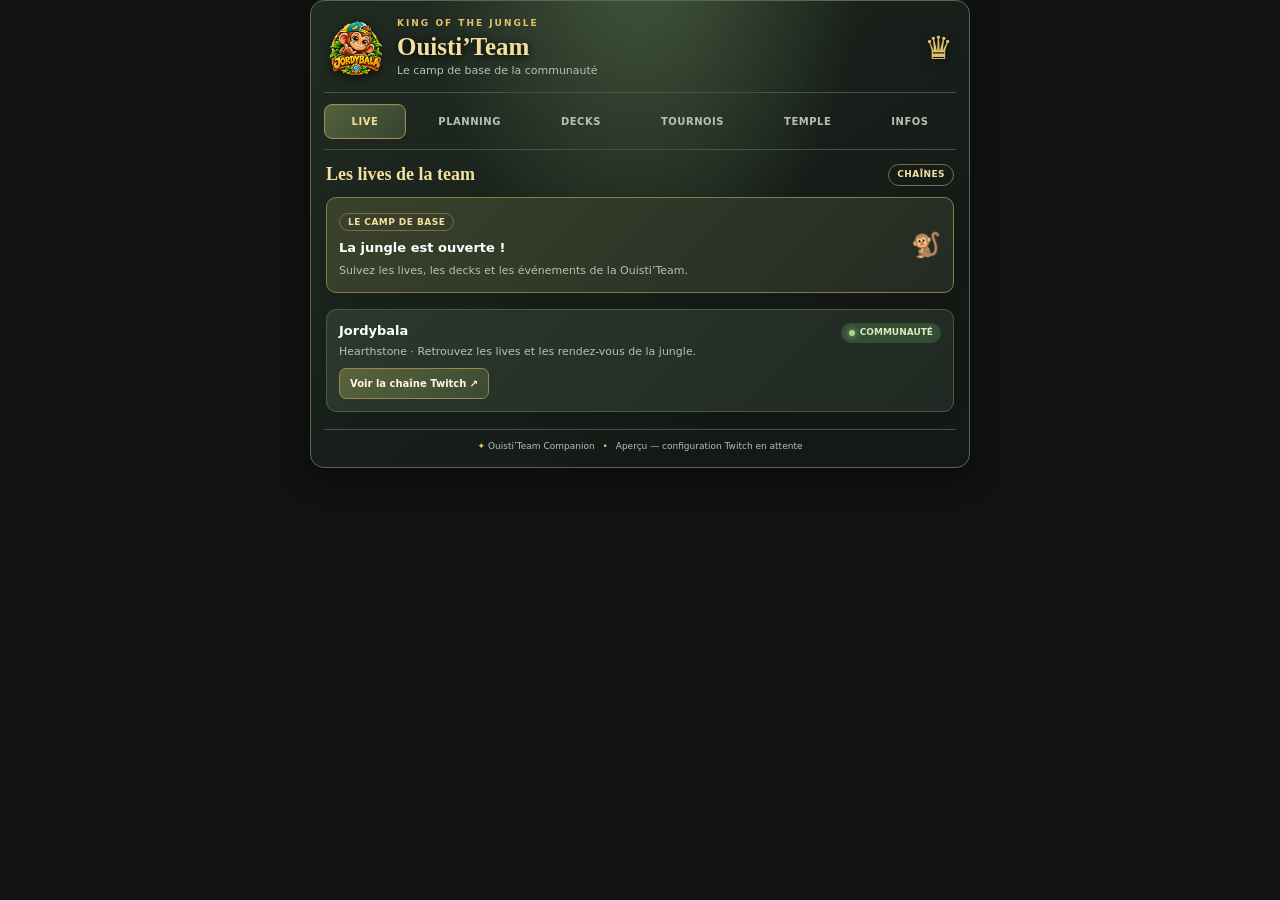
==== mobile.html @ 30ee5d31 "Installation du OuistiTeam Companion v0.2" ====
<!doctype html>
<html lang="fr">
<head>
  <meta charset="utf-8">
  <meta name="viewport" content="width=device-width,initial-scale=1">
  <meta name="theme-color" content="#171b19">
  <title>Ouisti’Team Companion — Mobile</title>
  <link rel="stylesheet" href="styles.css">
  <script src="https://extension-files.twitch.tv/helper/v1/twitch-ext.min.js"></script>
</head>
<body>
  <main class="shell">
    <header class="brand">
      <img class="brand-logo" src="assets/logo.png" alt="Mascotte Ouisti’Team">
      <div class="brand-copy">
        <p class="eyebrow">KING OF THE JUNGLE</p>
        <h1>Ouisti’Team</h1>
        <p class="sub">Le camp de base de la communauté</p>
      </div>
      <span class="brand-mark" aria-hidden="true">♛</span>
    </header>

    <nav class="tabs" aria-label="Rubriques du compagnon">
      <button class="tab active" type="button" data-tab="live">Live</button>
      <button class="tab" type="button" data-tab="planning">Planning</button>
      <button class="tab" type="button" data-tab="decks">Decks</button>
      <button class="tab" type="button" data-tab="tournaments">Tournois</button>
      <button class="tab" type="button" data-tab="kings">Temple</button>
      <button class="tab" type="button" data-tab="community">Infos</button>
    </nav>

    <section id="content" class="content" aria-live="polite" aria-busy="false"></section>
    <footer><span class="leaf">✦</span> Ouisti’Team Companion <span class="dot">•</span> <span id="status">Chargement de la jungle…</span></footer>
  </main>
  <script src="app.js"></script>
</body>
</html>
---- styles.css ----
*{box-sizing:border-box}
:root{color-scheme:dark;--bg:#171b19;--panel:#202823;--panel2:#29352c;--gold:#e6c16c;--gold2:#f5df9e;--muted:#b7c0b6;--line:#465347;--green:#a8c98a;--text:#f8f6ed}
html{min-height:100%;background:transparent}
body{margin:0;background:transparent;color:var(--text);font:14px/1.5 Inter,system-ui,-apple-system,"Segoe UI",sans-serif}
button,a{font:inherit}
.shell{max-width:660px;margin:0 auto;padding:13px;background:radial-gradient(ellipse at 50% -15%,#455a3d 0,transparent 48%),linear-gradient(145deg,#202b22,#141916 76%);border:1px solid #59694e;border-radius:14px;box-shadow:0 9px 28px #0007;overflow:hidden}
.brand{display:flex;align-items:center;gap:12px;padding:3px 3px 13px;border-bottom:1px solid var(--line)}
.brand-logo{width:58px;height:58px;object-fit:contain;border-radius:13px;filter:drop-shadow(0 3px 5px #0008)}
.brand-copy{min-width:0}.eyebrow{margin:0;color:var(--gold);font-size:9px;font-weight:850;letter-spacing:2px}
h1{font-family:Georgia,"Times New Roman",serif;font-size:25px;line-height:1.05;margin:3px 0;color:var(--gold2);text-shadow:0 2px 9px #000;font-weight:700}
.sub{margin:3px 0 0;color:var(--muted);font-size:11px}.brand-mark{margin-left:auto;color:var(--gold);font-size:32px;text-shadow:0 2px 10px #0008}
.tabs{display:flex;gap:5px;overflow-x:auto;padding:11px 0 10px;border-bottom:1px solid var(--line);scrollbar-width:thin}
.tab{flex:1 0 auto;min-width:62px;border:1px solid transparent;border-radius:8px;background:transparent;color:var(--muted);font-size:10px;font-weight:850;text-transform:uppercase;letter-spacing:.5px;padding:9px 10px;cursor:pointer;transition:.15s ease}
.tab:hover{background:var(--panel2);color:#fff}.tab.active{background:linear-gradient(135deg,#53613c,#354331);color:var(--gold2);border-color:#a18a50;box-shadow:inset 0 0 0 1px #ffffff0b}
.content{min-height:270px;padding:14px 2px 9px}.section-title{display:flex;align-items:center;justify-content:space-between;gap:8px;margin:0 0 11px}
h2{font-family:Georgia,"Times New Roman",serif;font-size:18px;line-height:1.2;margin:0;color:var(--gold2)}h3{font-size:13px;line-height:1.35;margin:0 0 5px;color:#fff}
.tag{flex:0 0 auto;font-size:9px;color:var(--gold2);border:1px solid #796d43;border-radius:30px;padding:3px 8px;font-weight:850;letter-spacing:.45px}
.card{background:linear-gradient(135deg,#2b382d,#202923);border:1px solid #4a5a49;border-radius:10px;padding:12px;margin:8px 0;box-shadow:0 4px 12px #0002}
.card.featured{border-color:#8b7846;background:linear-gradient(135deg,#3a422c,#242b23)}
.card p{margin:7px 0 0}.muted{color:var(--muted);font-size:11px}.small{font-size:10px;color:var(--muted)}
.row{display:flex;align-items:center;justify-content:space-between;gap:10px}.row-start{display:flex;align-items:center;gap:8px}
.pill{display:inline-flex;align-items:center;gap:5px;font-size:9px;padding:3px 8px;border-radius:30px;background:#354c35;color:#d6edbc;font-weight:850;white-space:nowrap}.pill:before{content:"";width:6px;height:6px;border-radius:50%;background:#a9d78a;box-shadow:0 0 7px #a9d78a}
.list{display:grid;gap:7px}.empty{padding:23px 15px;text-align:center;color:var(--muted);border:1px dashed #64705d;border-radius:10px;background:#ffffff05;font-size:12px}
.action{display:inline-flex;align-items:center;justify-content:center;gap:6px;border:1px solid #9a8750;background:linear-gradient(135deg,#59633d,#3b4a34);color:#fff8df;border-radius:7px;padding:7px 10px;font-size:10px;font-weight:850;text-decoration:none;cursor:pointer}
.action:hover{filter:brightness(1.15)}.action.secondary{background:#29332b;border-color:#65735f;color:#e5eadf}
.deck-code{font:10px/1.5 ui-monospace,SFMono-Regular,Consolas,monospace;color:#f2e6c5;overflow-wrap:anywhere;background:#151c17;border:1px solid #3e4a3e;border-radius:7px;padding:8px;margin:8px 0}
.king-name{font-family:Georgia,"Times New Roman",serif;font-size:24px;color:var(--gold2);margin:5px 0 2px}.stat{font-size:24px;font-weight:900;color:var(--gold2);line-height:1}
.info-line{display:flex;gap:9px;align-items:flex-start}.info-icon{font-size:18px;line-height:1.2;width:24px;text-align:center}
footer{border-top:1px solid var(--line);padding:10px 3px 1px;color:var(--muted);font-size:9px;text-align:center}.leaf{color:var(--gold)}.dot{padding:0 5px;color:var(--gold)}
a:focus-visible,button:focus-visible{outline:2px solid var(--gold2);outline-offset:2px}
@media(max-width:380px){.shell{padding:9px;border-radius:10px}.brand{gap:9px}.brand-logo{width:49px;height:49px}h1{font-size:22px}.brand-mark{font-size:26px}.tab{padding:8px 8px;min-width:57px;font-size:9px}.content{padding-top:12px}}
@media(prefers-reduced-motion:reduce){*{transition:none!important;scroll-behavior:auto!important}}
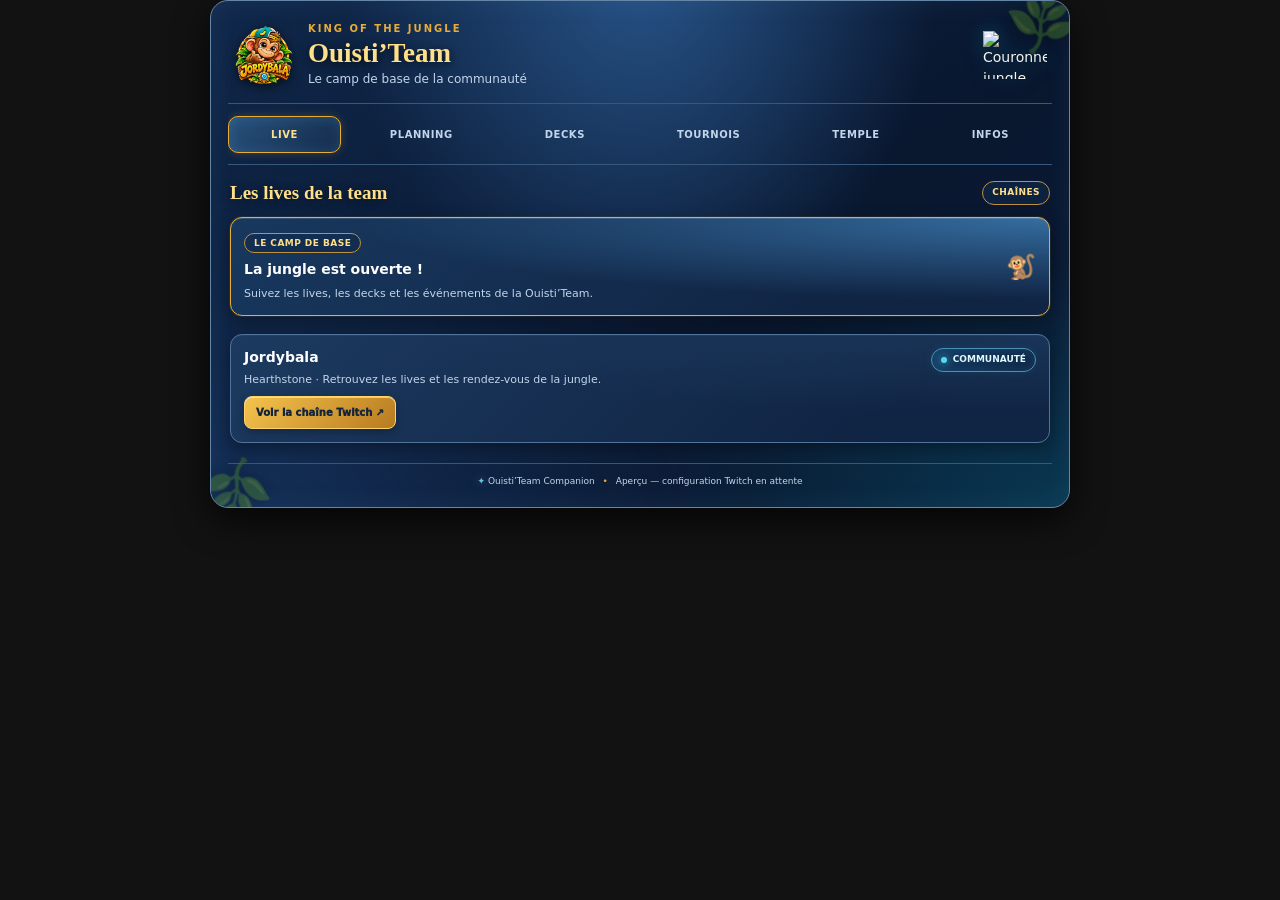
==== commit 4c5af67b: "Add files via upload" ====
--- a/mobile.html
+++ b/mobile.html
@@ -3,7 +3,7 @@
 <head>
   <meta charset="utf-8">
   <meta name="viewport" content="width=device-width,initial-scale=1">
-  <meta name="theme-color" content="#171b19">
+  <meta name="theme-color" content="#09172f">
   <title>Ouisti’Team Companion — Mobile</title>
   <link rel="stylesheet" href="styles.css">
   <script src="https://extension-files.twitch.tv/helper/v1/twitch-ext.min.js"></script>
@@ -17,7 +17,7 @@
         <h1>Ouisti’Team</h1>
         <p class="sub">Le camp de base de la communauté</p>
       </div>
-      <span class="brand-mark" aria-hidden="true">♛</span>
+      <img class="brand-mark" src="assets/jungle-crown.png" alt="Couronne jungle de la Ouisti’Team">
     </header>
 
     <nav class="tabs" aria-label="Rubriques du compagnon">
--- a/styles.css
+++ b/styles.css
@@ -1,32 +1,155 @@
 *{box-sizing:border-box}
-:root{color-scheme:dark;--bg:#171b19;--panel:#202823;--panel2:#29352c;--gold:#e6c16c;--gold2:#f5df9e;--muted:#b7c0b6;--line:#465347;--green:#a8c98a;--text:#f8f6ed}
+
+:root{
+  color-scheme:dark;
+  --bg:#071329;
+  --panel:#102344;
+  --panel2:#18345b;
+  --gold:#e8ad36;
+  --gold2:#ffe08a;
+  --muted:#c3d5eb;
+  --line:#38577d;
+  --green:#68c7df;
+  --text:#f7f5ee;
+}
+
 html{min-height:100%;background:transparent}
-body{margin:0;background:transparent;color:var(--text);font:14px/1.5 Inter,system-ui,-apple-system,"Segoe UI",sans-serif}
+body{
+  margin:0;background:transparent;color:var(--text);
+  font:14px/1.5 Inter,system-ui,-apple-system,"Segoe UI",sans-serif
+}
 button,a{font:inherit}
-.shell{max-width:660px;margin:0 auto;padding:13px;background:radial-gradient(ellipse at 50% -15%,#455a3d 0,transparent 48%),linear-gradient(145deg,#202b22,#141916 76%);border:1px solid #59694e;border-radius:14px;box-shadow:0 9px 28px #0007;overflow:hidden}
-.brand{display:flex;align-items:center;gap:12px;padding:3px 3px 13px;border-bottom:1px solid var(--line)}
-.brand-logo{width:58px;height:58px;object-fit:contain;border-radius:13px;filter:drop-shadow(0 3px 5px #0008)}
-.brand-copy{min-width:0}.eyebrow{margin:0;color:var(--gold);font-size:9px;font-weight:850;letter-spacing:2px}
-h1{font-family:Georgia,"Times New Roman",serif;font-size:25px;line-height:1.05;margin:3px 0;color:var(--gold2);text-shadow:0 2px 9px #000;font-weight:700}
-.sub{margin:3px 0 0;color:var(--muted);font-size:11px}.brand-mark{margin-left:auto;color:var(--gold);font-size:32px;text-shadow:0 2px 10px #0008}
-.tabs{display:flex;gap:5px;overflow-x:auto;padding:11px 0 10px;border-bottom:1px solid var(--line);scrollbar-width:thin}
-.tab{flex:1 0 auto;min-width:62px;border:1px solid transparent;border-radius:8px;background:transparent;color:var(--muted);font-size:10px;font-weight:850;text-transform:uppercase;letter-spacing:.5px;padding:9px 10px;cursor:pointer;transition:.15s ease}
-.tab:hover{background:var(--panel2);color:#fff}.tab.active{background:linear-gradient(135deg,#53613c,#354331);color:var(--gold2);border-color:#a18a50;box-shadow:inset 0 0 0 1px #ffffff0b}
-.content{min-height:270px;padding:14px 2px 9px}.section-title{display:flex;align-items:center;justify-content:space-between;gap:8px;margin:0 0 11px}
-h2{font-family:Georgia,"Times New Roman",serif;font-size:18px;line-height:1.2;margin:0;color:var(--gold2)}h3{font-size:13px;line-height:1.35;margin:0 0 5px;color:#fff}
-.tag{flex:0 0 auto;font-size:9px;color:var(--gold2);border:1px solid #796d43;border-radius:30px;padding:3px 8px;font-weight:850;letter-spacing:.45px}
-.card{background:linear-gradient(135deg,#2b382d,#202923);border:1px solid #4a5a49;border-radius:10px;padding:12px;margin:8px 0;box-shadow:0 4px 12px #0002}
-.card.featured{border-color:#8b7846;background:linear-gradient(135deg,#3a422c,#242b23)}
-.card p{margin:7px 0 0}.muted{color:var(--muted);font-size:11px}.small{font-size:10px;color:var(--muted)}
-.row{display:flex;align-items:center;justify-content:space-between;gap:10px}.row-start{display:flex;align-items:center;gap:8px}
-.pill{display:inline-flex;align-items:center;gap:5px;font-size:9px;padding:3px 8px;border-radius:30px;background:#354c35;color:#d6edbc;font-weight:850;white-space:nowrap}.pill:before{content:"";width:6px;height:6px;border-radius:50%;background:#a9d78a;box-shadow:0 0 7px #a9d78a}
-.list{display:grid;gap:7px}.empty{padding:23px 15px;text-align:center;color:var(--muted);border:1px dashed #64705d;border-radius:10px;background:#ffffff05;font-size:12px}
-.action{display:inline-flex;align-items:center;justify-content:center;gap:6px;border:1px solid #9a8750;background:linear-gradient(135deg,#59633d,#3b4a34);color:#fff8df;border-radius:7px;padding:7px 10px;font-size:10px;font-weight:850;text-decoration:none;cursor:pointer}
-.action:hover{filter:brightness(1.15)}.action.secondary{background:#29332b;border-color:#65735f;color:#e5eadf}
-.deck-code{font:10px/1.5 ui-monospace,SFMono-Regular,Consolas,monospace;color:#f2e6c5;overflow-wrap:anywhere;background:#151c17;border:1px solid #3e4a3e;border-radius:7px;padding:8px;margin:8px 0}
-.king-name{font-family:Georgia,"Times New Roman",serif;font-size:24px;color:var(--gold2);margin:5px 0 2px}.stat{font-size:24px;font-weight:900;color:var(--gold2);line-height:1}
-.info-line{display:flex;gap:9px;align-items:flex-start}.info-icon{font-size:18px;line-height:1.2;width:24px;text-align:center}
-footer{border-top:1px solid var(--line);padding:10px 3px 1px;color:var(--muted);font-size:9px;text-align:center}.leaf{color:var(--gold)}.dot{padding:0 5px;color:var(--gold)}
+
+.shell{
+  position:relative;isolation:isolate;max-width:860px;margin:0 auto;padding:17px;
+  background:
+    radial-gradient(ellipse at 50% -10%,#28558a 0,transparent 49%),
+    radial-gradient(ellipse at 100% 100%,#07506a88 0,transparent 34%),
+    radial-gradient(ellipse at 0% 100%,#142f57 0,transparent 45%),
+    linear-gradient(145deg,#10284b 0%,#09172f 58%,#0b1b34 100%);
+  border:1px solid #6686a8;border-radius:18px;
+  box-shadow:0 12px 34px #000b,inset 0 0 28px #8ac8ff12;
+  overflow:hidden
+}
+/* Jungle leaves are decorative accents, not controls. */
+.shell:before,.shell:after{
+  position:absolute;z-index:-1;pointer-events:none;opacity:.34;
+  font-size:54px;line-height:1;filter:drop-shadow(0 3px 7px #0009)
+}
+.shell:before{content:"🌿";top:-9px;right:-7px;transform:rotate(-22deg)}
+.shell:after{content:"🌿";bottom:-13px;left:-9px;transform:rotate(155deg)}
+
+.brand{
+  display:flex;align-items:center;gap:13px;padding:3px 5px 15px;
+  border-bottom:1px solid var(--line)
+}
+.brand-logo{width:62px;height:62px;object-fit:contain;border-radius:13px;filter:drop-shadow(0 3px 6px #0009)}
+.brand-copy{min-width:0}
+.eyebrow{margin:0;color:var(--gold);font-size:10px;font-weight:900;letter-spacing:2px}
+h1{
+  font-family:Georgia,"Times New Roman",serif;font-size:27px;line-height:1.05;
+  margin:3px 0;color:var(--gold2);text-shadow:0 2px 10px #000b;font-weight:700
+}
+.sub{margin:3px 0 0;color:var(--muted);font-size:12px}
+.brand-mark{
+  margin-left:auto;width:64px;height:48px;object-fit:contain;
+  filter:drop-shadow(0 3px 7px #0009) drop-shadow(0 0 8px #1caee955)
+}
+
+.tabs{
+  display:flex;gap:6px;overflow-x:auto;padding:12px 0 11px;
+  border-bottom:1px solid var(--line);scrollbar-width:thin
+}
+.tab{
+  flex:1 0 auto;min-width:65px;border:1px solid transparent;border-radius:10px;
+  background:transparent;color:var(--muted);font-size:10px;font-weight:900;
+  text-transform:uppercase;letter-spacing:.55px;padding:10px 11px;cursor:pointer;
+  transition:background .15s ease,border-color .15s ease,box-shadow .15s ease
+}
+.tab:hover{background:#1a3b63;color:#fff1bd}
+.tab.active{
+  background:linear-gradient(135deg,#27527d,#142b4b);
+  color:var(--gold2);border-color:var(--gold);
+  box-shadow:inset 0 0 13px #65caff2b,0 0 10px #e8ad3638
+}
+.content{min-height:270px;padding:16px 2px 11px}
+.section-title{display:flex;align-items:center;justify-content:space-between;gap:8px;margin:0 0 12px}
+h2{
+  font-family:Georgia,"Times New Roman",serif;font-size:19px;line-height:1.2;
+  margin:0;color:var(--gold2);text-shadow:0 2px 8px #0008
+}
+h3{font-size:14px;line-height:1.35;margin:0 0 5px;color:#fff}
+.tag{
+  flex:0 0 auto;font-size:9px;color:var(--gold2);border:1px solid #bd913f;
+  background:#10294b99;border-radius:30px;padding:4px 9px;font-weight:900;letter-spacing:.45px
+}
+.card{
+  position:relative;background:
+    radial-gradient(ellipse at 100% 0%,#2c568055 0,transparent 54%),
+    linear-gradient(135deg,#1c3a60,#102443 80%);
+  border:1px solid #52749a;border-radius:12px;padding:13px;margin:9px 0;
+  box-shadow:0 5px 15px #0005,inset 0 1px #ffffff0a
+}
+.card.featured{
+  border-color:var(--gold);
+  background:
+    radial-gradient(ellipse at 100% 0%,#356da0 0,transparent 60%),
+    linear-gradient(135deg,#18385e,#102443 78%);
+  box-shadow:0 0 0 1px #e8ad3617,inset 0 1px #fff2,0 6px 18px #0005
+}
+.card p{margin:7px 0 0}
+.muted{color:var(--muted);font-size:11px}
+.small{font-size:10px;color:var(--muted)}
+.row{display:flex;align-items:center;justify-content:space-between;gap:10px}
+.row-start{display:flex;align-items:center;gap:8px}
+
+.pill{
+  display:inline-flex;align-items:center;gap:6px;font-size:9px;padding:4px 9px;
+  border-radius:30px;background:linear-gradient(135deg,#123b62,#102747);
+  color:#dff7ff;font-weight:900;white-space:nowrap;border:1px solid #4c91b2;
+  box-shadow:inset 0 0 9px #4bc9f022,0 0 8px #1d8cb322
+}
+.pill:before{
+  content:"";width:6px;height:6px;border-radius:50%;background:#58d9f2;
+  box-shadow:0 0 8px #58d9f2
+}
+.list{display:grid;gap:8px}
+.empty{
+  padding:24px 15px;text-align:center;color:var(--muted);
+  border:1px dashed #55799b;border-radius:11px;background:#ffffff06;font-size:12px
+}
+.action{
+  display:inline-flex;align-items:center;justify-content:center;gap:6px;
+  border:1px solid #ffd36a;background:linear-gradient(135deg,#f5c34d,#b77b20);
+  color:#15243a;border-radius:8px;padding:8px 11px;font-size:10px;font-weight:950;
+  text-decoration:none;cursor:pointer;box-shadow:0 3px 9px #0004,inset 0 1px #fff8
+}
+.action:hover{filter:brightness(1.12);box-shadow:0 0 12px #e8ad3655}
+.action.secondary{background:linear-gradient(135deg,#19385d,#102443);border-color:#5b7da0;color:#e6f4ff}
+.deck-code{
+  font:10px/1.5 ui-monospace,SFMono-Regular,Consolas,monospace;color:#f5e8c5;
+  overflow-wrap:anywhere;background:#08172d;border:1px solid #3e6388;
+  border-radius:8px;padding:9px;margin:8px 0
+}
+.king-title-row{display:flex;align-items:center;gap:10px;margin:7px 0 3px}
+.king-crown{width:66px;height:52px;object-fit:contain;filter:drop-shadow(0 3px 6px #0009) drop-shadow(0 0 8px #16bdf455)}
+.king-name{
+  font-family:Georgia,"Times New Roman",serif;font-size:24px;
+  color:var(--gold2);margin:0;text-shadow:0 2px 8px #0008
+}
+.stat{font-size:24px;font-weight:900;color:var(--gold2);line-height:1}
+.info-line{display:flex;gap:9px;align-items:flex-start}
+.info-icon{font-size:18px;line-height:1.2;width:24px;text-align:center}
+footer{border-top:1px solid var(--line);padding:11px 3px 2px;color:var(--muted);font-size:9px;text-align:center}
+.leaf{color:var(--green);text-shadow:0 0 8px #4bc9f088}
+.dot{padding:0 5px;color:var(--gold)}
 a:focus-visible,button:focus-visible{outline:2px solid var(--gold2);outline-offset:2px}
-@media(max-width:380px){.shell{padding:9px;border-radius:10px}.brand{gap:9px}.brand-logo{width:49px;height:49px}h1{font-size:22px}.brand-mark{font-size:26px}.tab{padding:8px 8px;min-width:57px;font-size:9px}.content{padding-top:12px}}
+
+@media(max-width:520px){
+  .shell{padding:10px;border-radius:12px}
+  .brand{gap:9px}.brand-logo{width:50px;height:50px}
+  h1{font-size:22px}.brand-mark{width:48px;height:38px}
+  .tab{padding:8px 8px;min-width:58px;font-size:9px}
+  .content{padding-top:12px}.king-crown{width:54px;height:44px}
+}
 @media(prefers-reduced-motion:reduce){*{transition:none!important;scroll-behavior:auto!important}}
